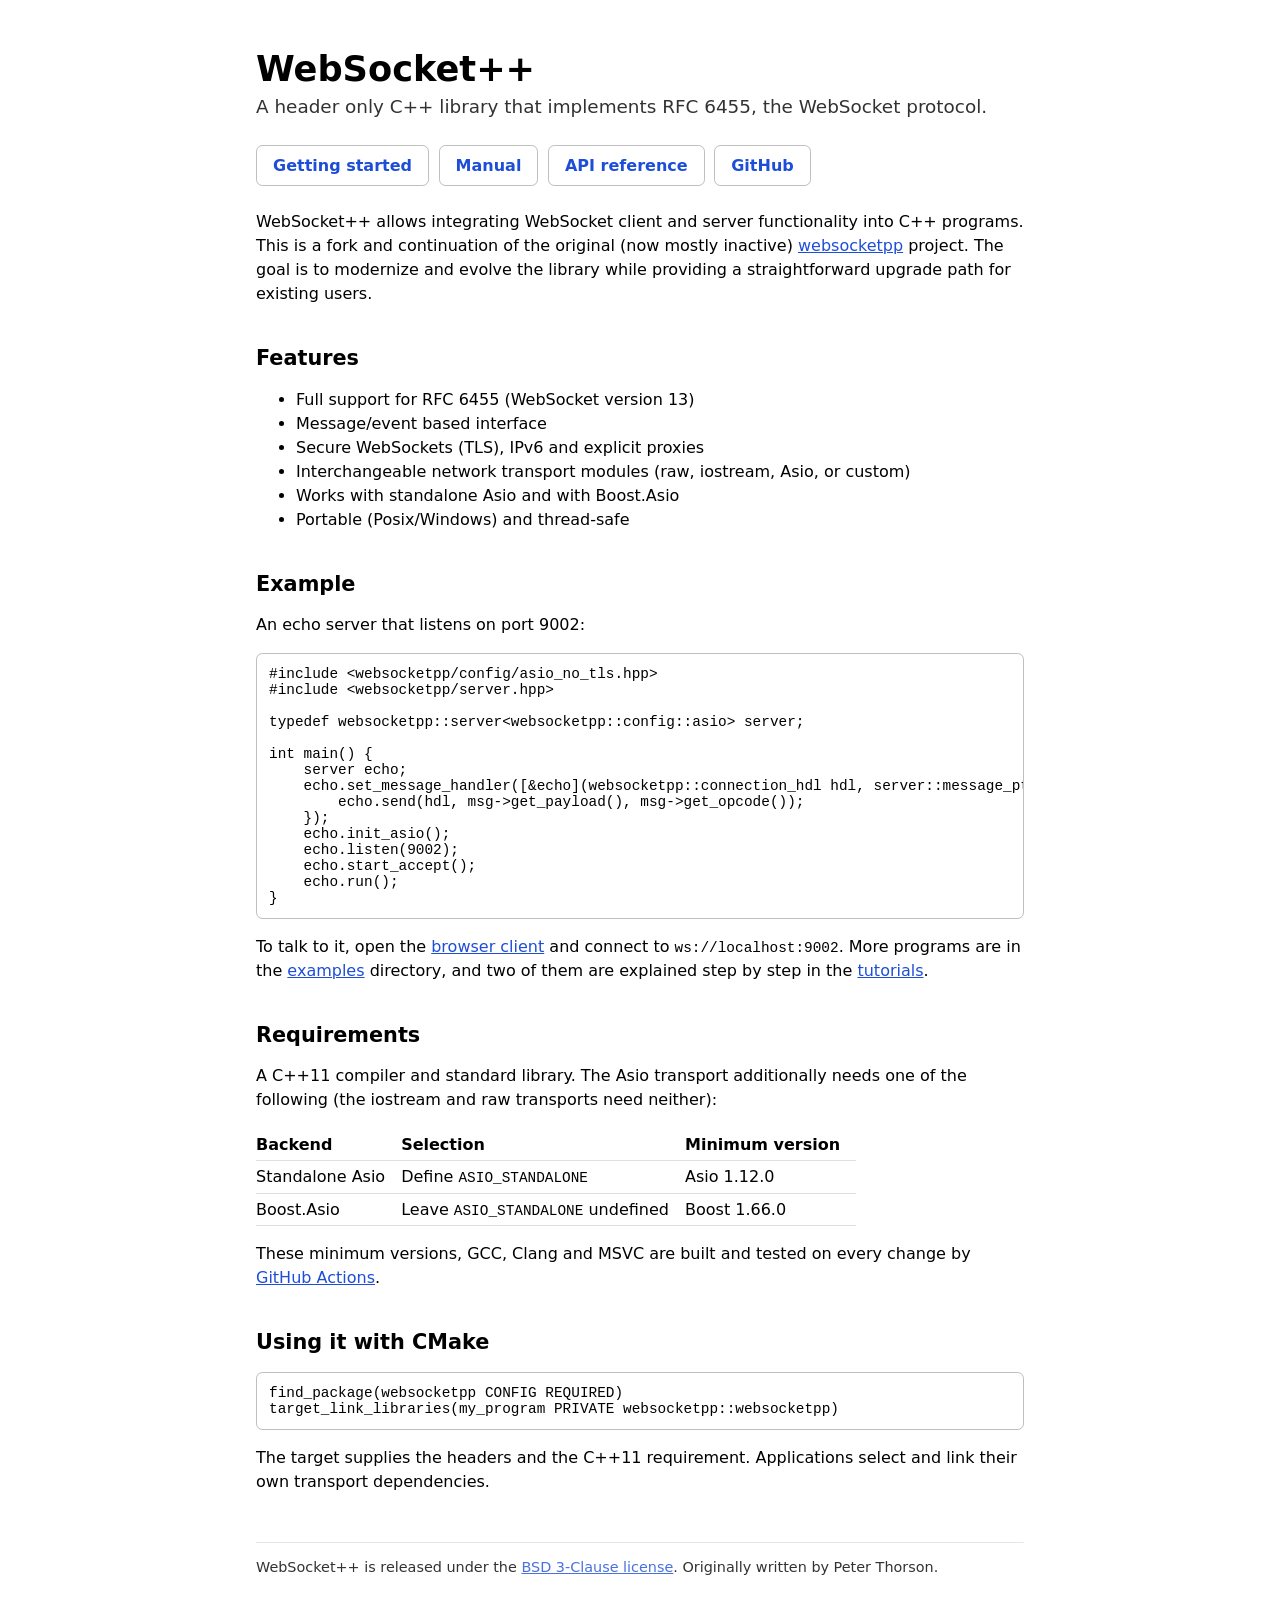
==== website/index.html @ e9a913c5 "Add GitHub Pages website and documentation website/build.sh assembles the site: a landing page, the " ====
<!doctype html>
<html lang="en">
<head>
  <meta charset="utf-8">
  <meta name="viewport" content="width=device-width, initial-scale=1">
  <title>WebSocket++ – C++ WebSocket client/server library</title>
  <meta name="description" content="WebSocket++ is a header only C++11 library that implements RFC 6455, the WebSocket protocol, for clients and servers.">
  <style>
    :root { color-scheme: light dark; font-family: system-ui, sans-serif; }
    body { max-width: 48rem; margin: 3rem auto; padding: 0 1rem; }
    h1 { font-size: 2.2rem; margin-bottom: .25rem; }
    h2 { font-size: 1.3rem; margin-top: 2.5rem; }
    p, li { line-height: 1.5; }
    a { color: light-dark(#1d4ed8, #93c5fd); }
    .tagline { font-size: 1.15rem; margin-top: 0; opacity: .8; }
    nav { display: flex; flex-wrap: wrap; gap: .6rem; margin: 1.5rem 0; }
    nav a { padding: .65rem 1rem; border: 1px solid #8888; border-radius: .4rem; text-decoration: none; font-weight: 600; }
    nav a:hover { background: #8882; }
    pre { padding: .75rem; border: 1px solid #8888; border-radius: .4rem; overflow: auto; }
    pre, code { font: .9rem ui-monospace, monospace; }
    table { border-collapse: collapse; }
    th, td { text-align: left; padding: .4rem 1rem .4rem 0; border-bottom: 1px solid #8884; }
    footer { margin-top: 3rem; padding-top: 1rem; border-top: 1px solid #8884; font-size: .9rem; opacity: .8; }
  </style>
</head>
<body>
  <h1>WebSocket++</h1>
  <p class="tagline">A header only C++ library that implements RFC 6455, the WebSocket protocol.</p>

  <nav>
    <a href="docs/getting_started.html">Getting started</a>
    <a href="docs/index.html">Manual</a>
    <a href="docs/annotated.html">API reference</a>
    <a href="https://github.com/GreenLightning/websocketpp2">GitHub</a>
  </nav>

  <p>WebSocket++ allows integrating WebSocket client and server functionality
    into C++ programs. This is a fork and continuation of the original (now
    mostly inactive) <a href="https://github.com/zaphoyd/websocketpp">websocketpp</a>
    project. The goal is to modernize and evolve the library while providing a
    straightforward upgrade path for existing users.</p>

  <h2>Features</h2>
  <ul>
    <li>Full support for RFC 6455 (WebSocket version 13)</li>
    <li>Message/event based interface</li>
    <li>Secure WebSockets (TLS), IPv6 and explicit proxies</li>
    <li>Interchangeable network transport modules (raw, iostream, Asio, or custom)</li>
    <li>Works with standalone Asio and with Boost.Asio</li>
    <li>Portable (Posix/Windows) and thread-safe</li>
  </ul>

  <h2>Example</h2>
  <p>An echo server that listens on port 9002:</p>
<pre><code>#include &lt;websocketpp/config/asio_no_tls.hpp&gt;
#include &lt;websocketpp/server.hpp&gt;

typedef websocketpp::server&lt;websocketpp::config::asio&gt; server;

int main() {
    server echo;
    echo.set_message_handler([&amp;echo](websocketpp::connection_hdl hdl, server::message_ptr msg) {
        echo.send(hdl, msg-&gt;get_payload(), msg-&gt;get_opcode());
    });
    echo.init_asio();
    echo.listen(9002);
    echo.start_accept();
    echo.run();
}</code></pre>
  <p>To talk to it, open the <a href="browser_client/">browser client</a> and
    connect to <code>ws://localhost:9002</code>. More programs are in the
    <a href="https://github.com/GreenLightning/websocketpp2/tree/master/examples">examples</a>
    directory, and two of them are explained step by step in the
    <a href="docs/tutorials.html">tutorials</a>.</p>

  <h2>Requirements</h2>
  <p>A C++11 compiler and standard library. The Asio transport additionally
    needs one of the following (the iostream and raw transports need neither):</p>
  <table>
    <tr><th>Backend</th><th>Selection</th><th>Minimum version</th></tr>
    <tr><td>Standalone Asio</td><td>Define <code>ASIO_STANDALONE</code></td><td>Asio 1.12.0</td></tr>
    <tr><td>Boost.Asio</td><td>Leave <code>ASIO_STANDALONE</code> undefined</td><td>Boost 1.66.0</td></tr>
  </table>
  <p>These minimum versions, GCC, Clang and MSVC are built and tested on every
    change by <a href="https://github.com/GreenLightning/websocketpp2/actions/workflows/ci.yml">GitHub Actions</a>.</p>

  <h2>Using it with CMake</h2>
<pre><code>find_package(websocketpp CONFIG REQUIRED)
target_link_libraries(my_program PRIVATE websocketpp::websocketpp)</code></pre>
  <p>The target supplies the headers and the C++11 requirement. Applications
    select and link their own transport dependencies.</p>

  <footer>
    WebSocket++ is released under the
    <a href="https://github.com/GreenLightning/websocketpp2/blob/master/LICENSE.txt">BSD 3-Clause license</a>.
    Originally written by Peter Thorson.
  </footer>
</body>
</html>
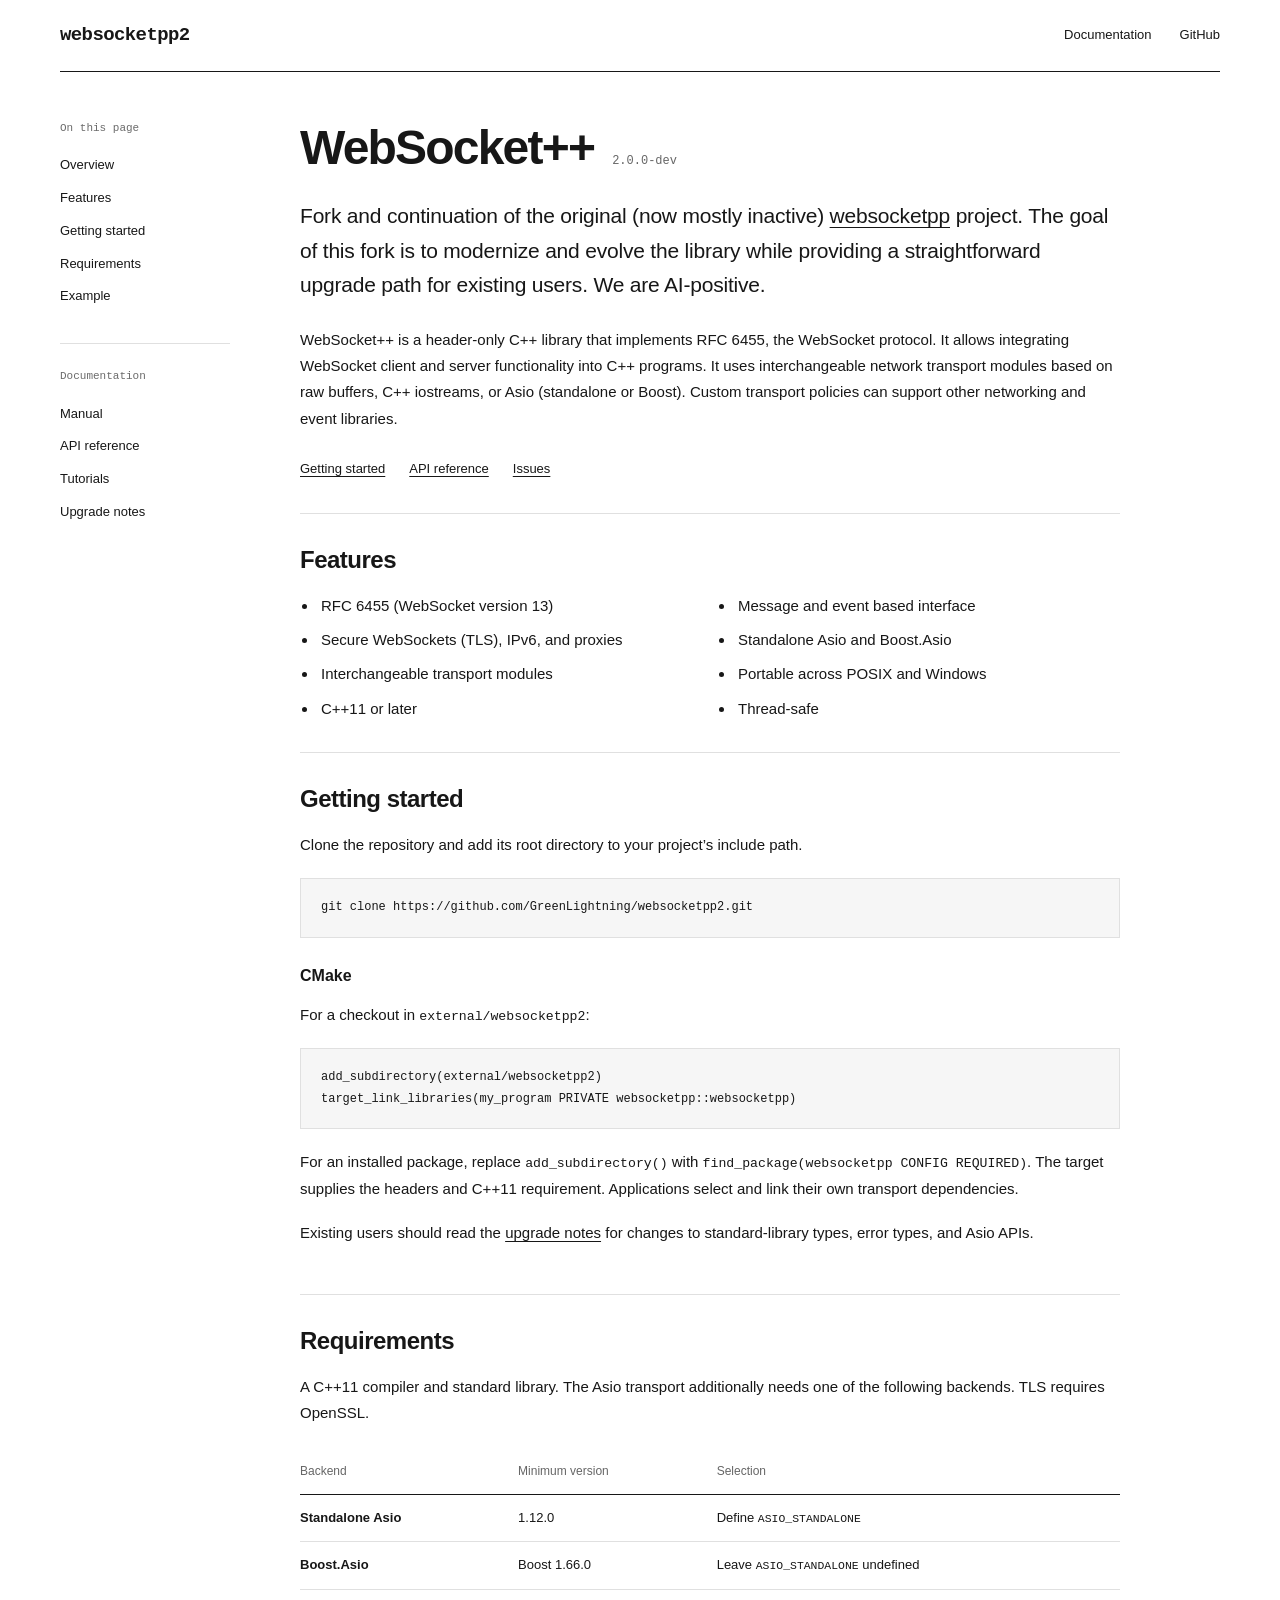
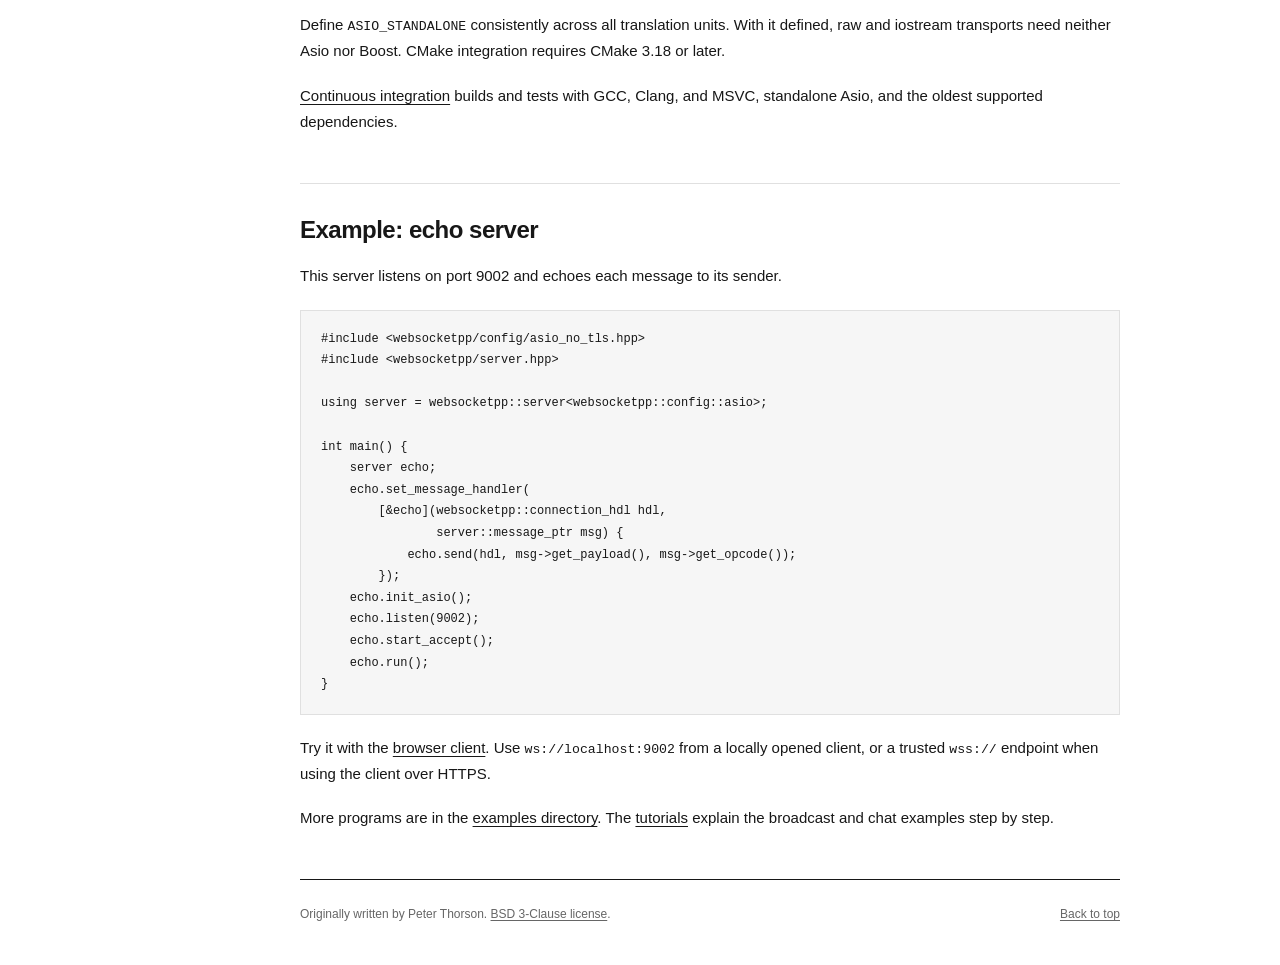
==== commit c4cb2c59: "Brand the fork website with a monochrome documentation layout" ====
--- a/website/index.html
+++ b/website/index.html
@@ -1,99 +1,147 @@
 <!doctype html>
+<!-- Copyright (c) 2026, Green Lightning
+SPDX-License-Identifier: BSD-3-Clause
+See LICENSE.txt for the full license text. -->
 <html lang="en">
 <head>
   <meta charset="utf-8">
   <meta name="viewport" content="width=device-width, initial-scale=1">
-  <title>WebSocket++ – C++ WebSocket client/server library</title>
-  <meta name="description" content="WebSocket++ is a header only C++11 library that implements RFC 6455, the WebSocket protocol, for clients and servers.">
-  <style>
-    :root { color-scheme: light dark; font-family: system-ui, sans-serif; }
-    body { max-width: 48rem; margin: 3rem auto; padding: 0 1rem; }
-    h1 { font-size: 2.2rem; margin-bottom: .25rem; }
-    h2 { font-size: 1.3rem; margin-top: 2.5rem; }
-    p, li { line-height: 1.5; }
-    a { color: light-dark(#1d4ed8, #93c5fd); }
-    .tagline { font-size: 1.15rem; margin-top: 0; opacity: .8; }
-    nav { display: flex; flex-wrap: wrap; gap: .6rem; margin: 1.5rem 0; }
-    nav a { padding: .65rem 1rem; border: 1px solid #8888; border-radius: .4rem; text-decoration: none; font-weight: 600; }
-    nav a:hover { background: #8882; }
-    pre { padding: .75rem; border: 1px solid #8888; border-radius: .4rem; overflow: auto; }
-    pre, code { font: .9rem ui-monospace, monospace; }
-    table { border-collapse: collapse; }
-    th, td { text-align: left; padding: .4rem 1rem .4rem 0; border-bottom: 1px solid #8884; }
-    footer { margin-top: 3rem; padding-top: 1rem; border-top: 1px solid #8884; font-size: .9rem; opacity: .8; }
-  </style>
+  <meta name="theme-color" content="#ffffff">
+  <title>websocketpp2 — WebSocket++ 2.0.0-dev</title>
+  <meta name="description" content="A fork and continuation of the original websocketpp project, modernizing the library while providing a straightforward upgrade path for existing users. We are AI-positive.">
+  <link rel="icon" href="mark.svg" type="image/svg+xml">
+  <link rel="stylesheet" href="style.css">
 </head>
 <body>
-  <h1>WebSocket++</h1>
-  <p class="tagline">A header only C++ library that implements RFC 6455, the WebSocket protocol.</p>
+  <a class="skip-link" href="#main">Skip to content</a>
+  <header class="site-header">
+    <a class="wordmark" href="./">websocketpp2</a>
+    <nav aria-label="Main navigation">
+      <a href="docs/index.html">Documentation</a>
+      <a href="https://github.com/GreenLightning/websocketpp2">GitHub</a>
+    </nav>
+  </header>
 
-  <nav>
-    <a href="docs/getting_started.html">Getting started</a>
-    <a href="docs/index.html">Manual</a>
-    <a href="docs/annotated.html">API reference</a>
-    <a href="https://github.com/GreenLightning/websocketpp2">GitHub</a>
-  </nav>
+  <div class="page">
+    <aside class="sidebar">
+      <nav aria-label="On this page">
+        <p class="nav-label">On this page</p>
+        <a href="#overview">Overview</a>
+        <a href="#features">Features</a>
+        <a href="#getting-started">Getting started</a>
+        <a href="#requirements">Requirements</a>
+        <a href="#example">Example</a>
+      </nav>
+      <nav class="reference-nav" aria-label="Documentation links">
+        <p class="nav-label">Documentation</p>
+        <a href="docs/index.html">Manual</a>
+        <a href="docs/annotated.html">API reference</a>
+        <a href="docs/tutorials.html">Tutorials</a>
+        <a href="https://github.com/GreenLightning/websocketpp2#requirements-and-upgrading">Upgrade notes</a>
+      </nav>
+    </aside>
 
-  <p>WebSocket++ allows integrating WebSocket client and server functionality
-    into C++ programs. This is a fork and continuation of the original (now
-    mostly inactive) <a href="https://github.com/zaphoyd/websocketpp">websocketpp</a>
-    project. The goal is to modernize and evolve the library while providing a
-    straightforward upgrade path for existing users.</p>
+    <main id="main">
+      <section id="overview" class="overview" aria-labelledby="title">
+        <div class="title-row"><h1 id="title">WebSocket++</h1><span class="version">2.0.0-dev</span></div>
+        <p class="intro">Fork and continuation of the original (now mostly inactive)
+          <a href="https://github.com/zaphoyd/websocketpp">websocketpp</a> project. The goal of
+          this fork is to modernize and evolve the library while providing a
+          straightforward upgrade path for existing users. We are AI-positive.</p>
+        <p>WebSocket++ is a header-only C++ library that implements RFC 6455, the WebSocket
+          protocol. It allows integrating WebSocket client and server functionality into
+          C++ programs. It uses interchangeable network transport modules based on raw
+          buffers, C++ iostreams, or Asio (standalone or Boost). Custom transport policies
+          can support other networking and event libraries.</p>
+        <div class="project-links">
+          <a href="docs/getting_started.html">Getting started</a>
+          <a href="docs/annotated.html">API reference</a>
+          <a href="https://github.com/GreenLightning/websocketpp2/issues">Issues</a>
+        </div>
+      </section>
 
-  <h2>Features</h2>
-  <ul>
-    <li>Full support for RFC 6455 (WebSocket version 13)</li>
-    <li>Message/event based interface</li>
-    <li>Secure WebSockets (TLS), IPv6 and explicit proxies</li>
-    <li>Interchangeable network transport modules (raw, iostream, Asio, or custom)</li>
-    <li>Works with standalone Asio and with Boost.Asio</li>
-    <li>Portable (Posix/Windows) and thread-safe</li>
-  </ul>
+      <section id="features" aria-labelledby="features-title">
+        <h2 id="features-title">Features</h2>
+        <ul class="feature-list">
+          <li>RFC 6455 (WebSocket version 13)</li>
+          <li>Message and event based interface</li>
+          <li>Secure WebSockets (TLS), IPv6, and proxies</li>
+          <li>Standalone Asio and Boost.Asio</li>
+          <li>Interchangeable transport modules</li>
+          <li>Portable across POSIX and Windows</li>
+          <li>C++11 or later</li>
+          <li>Thread-safe</li>
+        </ul>
+      </section>
 
-  <h2>Example</h2>
-  <p>An echo server that listens on port 9002:</p>
-<pre><code>#include &lt;websocketpp/config/asio_no_tls.hpp&gt;
+      <section id="getting-started" aria-labelledby="getting-started-title">
+        <h2 id="getting-started-title">Getting started</h2>
+        <p>Clone the repository and add its root directory to your project’s include path.</p>
+        <pre tabindex="0" aria-label="Clone command"><code>git clone https://github.com/GreenLightning/websocketpp2.git</code></pre>
+        <h3>CMake</h3>
+        <p>For a checkout in <code>external/websocketpp2</code>:</p>
+        <pre tabindex="0" aria-label="CMake source tree setup"><code>add_subdirectory(external/websocketpp2)
+target_link_libraries(my_program PRIVATE websocketpp::websocketpp)</code></pre>
+        <p>For an installed package, replace <code>add_subdirectory()</code> with
+          <code>find_package(websocketpp CONFIG REQUIRED)</code>. The target supplies the headers
+          and C++11 requirement. Applications select and link their own transport dependencies.</p>
+        <p>Existing users should read the <a href="https://github.com/GreenLightning/websocketpp2#requirements-and-upgrading">upgrade notes</a>
+          for changes to standard-library types, error types, and Asio APIs.</p>
+      </section>
+
+      <section id="requirements" aria-labelledby="requirements-title">
+        <h2 id="requirements-title">Requirements</h2>
+        <p>A C++11 compiler and standard library. The Asio transport additionally needs
+          one of the following backends. TLS requires OpenSSL.</p>
+        <div class="table-scroll" tabindex="0" role="region" aria-label="Asio transport requirements">
+          <table>
+            <thead><tr><th scope="col">Backend</th><th scope="col">Minimum version</th><th scope="col">Selection</th></tr></thead>
+            <tbody>
+              <tr><th scope="row">Standalone Asio</th><td>1.12.0</td><td>Define <code>ASIO_STANDALONE</code></td></tr>
+              <tr><th scope="row">Boost.Asio</th><td>Boost 1.66.0</td><td>Leave <code>ASIO_STANDALONE</code> undefined</td></tr>
+            </tbody>
+          </table>
+        </div>
+        <p>Define <code>ASIO_STANDALONE</code> consistently across all translation units.
+          With it defined, raw and iostream transports need neither Asio nor Boost.
+          CMake integration requires CMake 3.18 or later.</p>
+        <p><a href="https://github.com/GreenLightning/websocketpp2/actions/workflows/ci.yml">Continuous integration</a>
+          builds and tests with GCC, Clang, and MSVC, standalone Asio, and the oldest supported dependencies.</p>
+      </section>
+
+      <section id="example" aria-labelledby="example-title">
+        <h2 id="example-title">Example: echo server</h2>
+        <p>This server listens on port 9002 and echoes each message to its sender.</p>
+        <pre tabindex="0" aria-label="C++ echo server example"><code>#include &lt;websocketpp/config/asio_no_tls.hpp&gt;
 #include &lt;websocketpp/server.hpp&gt;
 
-typedef websocketpp::server&lt;websocketpp::config::asio&gt; server;
+using server = websocketpp::server&lt;websocketpp::config::asio&gt;;
 
 int main() {
     server echo;
-    echo.set_message_handler([&amp;echo](websocketpp::connection_hdl hdl, server::message_ptr msg) {
-        echo.send(hdl, msg-&gt;get_payload(), msg-&gt;get_opcode());
-    });
+    echo.set_message_handler(
+        [&amp;echo](websocketpp::connection_hdl hdl,
+                server::message_ptr msg) {
+            echo.send(hdl, msg-&gt;get_payload(), msg-&gt;get_opcode());
+        });
     echo.init_asio();
     echo.listen(9002);
     echo.start_accept();
     echo.run();
 }</code></pre>
-  <p>To talk to it, open the <a href="browser_client/">browser client</a> and
-    connect to <code>ws://localhost:9002</code>. More programs are in the
-    <a href="https://github.com/GreenLightning/websocketpp2/tree/master/examples">examples</a>
-    directory, and two of them are explained step by step in the
-    <a href="docs/tutorials.html">tutorials</a>.</p>
+        <p>Try it with the <a href="browser_client/">browser client</a>. Use
+          <code>ws://localhost:9002</code> from a locally opened client, or a trusted
+          <code>wss://</code> endpoint when using the client over HTTPS.</p>
+        <p>More programs are in the <a href="https://github.com/GreenLightning/websocketpp2/tree/master/examples">examples directory</a>.
+          The <a href="docs/tutorials.html">tutorials</a> explain the broadcast and chat examples step by step.</p>
+      </section>
 
-  <h2>Requirements</h2>
-  <p>A C++11 compiler and standard library. The Asio transport additionally
-    needs one of the following (the iostream and raw transports need neither):</p>
-  <table>
-    <tr><th>Backend</th><th>Selection</th><th>Minimum version</th></tr>
-    <tr><td>Standalone Asio</td><td>Define <code>ASIO_STANDALONE</code></td><td>Asio 1.12.0</td></tr>
-    <tr><td>Boost.Asio</td><td>Leave <code>ASIO_STANDALONE</code> undefined</td><td>Boost 1.66.0</td></tr>
-  </table>
-  <p>These minimum versions, GCC, Clang and MSVC are built and tested on every
-    change by <a href="https://github.com/GreenLightning/websocketpp2/actions/workflows/ci.yml">GitHub Actions</a>.</p>
-
-  <h2>Using it with CMake</h2>
-<pre><code>find_package(websocketpp CONFIG REQUIRED)
-target_link_libraries(my_program PRIVATE websocketpp::websocketpp)</code></pre>
-  <p>The target supplies the headers and the C++11 requirement. Applications
-    select and link their own transport dependencies.</p>
-
-  <footer>
-    WebSocket++ is released under the
-    <a href="https://github.com/GreenLightning/websocketpp2/blob/master/LICENSE.txt">BSD 3-Clause license</a>.
-    Originally written by Peter Thorson.
-  </footer>
+      <footer class="site-footer">
+        <p>Originally written by Peter Thorson.
+          <a href="https://github.com/GreenLightning/websocketpp2/blob/master/LICENSE.txt">BSD 3-Clause license</a>.</p>
+        <a href="#overview">Back to top</a>
+      </footer>
+    </main>
+  </div>
 </body>
 </html>
--- a/website/style.css
+++ b/website/style.css
@@ -0,0 +1,76 @@
+/* Copyright (c) 2026, Green Lightning
+ * SPDX-License-Identifier: BSD-3-Clause
+ * See LICENSE.txt for the full license text.
+ */
+:root {
+  color-scheme: light;
+  color: #171717;
+  background: #fff;
+  font-family: -apple-system, BlinkMacSystemFont, "Segoe UI", sans-serif;
+  font-synthesis: none;
+  --mono: ui-monospace, SFMono-Regular, Consolas, monospace;
+  --line: #e0e0e0;
+}
+* { box-sizing: border-box; }
+body { margin: 0; font-size: 15px; line-height: 1.75; }
+a { color: inherit; text-underline-offset: .2em; text-decoration-thickness: 1px; }
+a:hover { text-decoration-thickness: 2px; }
+a:focus-visible, [tabindex]:focus-visible { outline: 2px solid #171717; outline-offset: 5px; }
+.skip-link { position: absolute; top: -100px; left: 24px; padding: 10px 16px; background: #fff; z-index: 1; }
+.skip-link:focus { top: 10px; }
+.site-header { max-width: 1160px; margin-inline: auto; padding: 24px 0; display: flex; align-items: center; justify-content: space-between; gap: 24px; border-bottom: 1px solid #171717; }
+.wordmark { font: 600 19px var(--mono); letter-spacing: -.6px; text-decoration: none; }
+.site-header nav { display: flex; gap: 28px; font-size: 13px; }
+.site-header nav a { text-decoration: none; }
+.site-header nav a:hover { text-decoration: underline; }
+.page { max-width: 1160px; margin-inline: auto; display: grid; grid-template-columns: 170px minmax(0, 820px); gap: 70px; padding-top: 48px; }
+.sidebar { position: sticky; top: 32px; align-self: start; font-size: 13px; }
+.nav-label { margin: 0 0 12px; color: #6b6b6b; font: 11px/1.6 var(--mono); }
+.sidebar a { display: block; width: fit-content; padding-block: 5px; text-decoration: none; }
+.sidebar a:hover { text-decoration: underline; }
+.reference-nav { margin-top: 30px; padding-top: 24px; border-top: 1px solid var(--line); }
+main { min-width: 0; }
+section { padding-block: 30px; border-top: 1px solid var(--line); scroll-margin-top: 24px; }
+.overview { padding-top: 0; border-top: 0; padding-bottom: 32px; }
+.title-row { display: flex; align-items: baseline; flex-wrap: wrap; gap: 18px; margin-bottom: 24px; }
+h1 { margin: 0; font-size: 48px; line-height: 1.15; font-weight: 650; letter-spacing: -1.8px; }
+.version { font: 12px var(--mono); color: #666; white-space: nowrap; }
+p { margin: 0 0 18px; }
+.intro { font-size: 21px; line-height: 1.65; margin-bottom: 24px; letter-spacing: -.2px; }
+.project-links { display: flex; flex-wrap: wrap; gap: 24px; font-size: 13px; padding-top: 8px; }
+h2 { margin: 0 0 18px; font-size: 24px; line-height: 1.3; font-weight: 600; letter-spacing: -.5px; }
+h3 { margin: 24px 0 12px; font-size: 16px; font-weight: 600; }
+.feature-list { display: grid; grid-template-columns: repeat(2, minmax(0, 1fr)); gap: 8px 32px; padding-left: 18px; margin: 0; }
+.feature-list li { padding-left: 3px; }
+pre { margin: 20px 0; padding: 18px 20px; background: #f6f6f6; border: 1px solid var(--line); overflow: auto; font: 12px/1.8 var(--mono); tab-size: 4; }
+code { font: .88em var(--mono); overflow-wrap: anywhere; }
+pre code { font: inherit; }
+.table-scroll { max-width: 100%; overflow: auto; margin-block: 22px; }
+table { width: 100%; min-width: 580px; border-collapse: collapse; text-align: left; font-size: 13px; }
+th, td { padding: 12px 18px 12px 0; border-bottom: 1px solid var(--line); }
+th { font-weight: 600; }
+thead th { color: #666; font-size: 12px; font-weight: 400; border-bottom-color: #171717; }
+.site-footer { display: flex; justify-content: space-between; flex-wrap: wrap; gap: 10px 24px; border-top: 1px solid #171717; padding-block: 24px 40px; color: #666; font-size: 12px; }
+.site-footer p { margin: 0; }
+@media (max-width: 1240px) {
+  .site-header, .page { margin-inline: 40px; }
+  .page { gap: 48px; grid-template-columns: 150px minmax(0, 1fr); }
+}
+@media (max-width: 850px) {
+  .site-header, .page { margin-inline: 28px; }
+  .page { grid-template-columns: minmax(0, 1fr); padding-top: 36px; }
+  .sidebar { display: none; }
+  h1 { font-size: 42px; }
+}
+@media (max-width: 520px) {
+  .site-header, .page { margin-inline: 20px; }
+  .site-header { flex-wrap: wrap; gap: 16px; padding-block: 20px; }
+  .site-header nav { gap: 20px; font-size: 12px; }
+  .wordmark { font-size: 17px; }
+  .title-row { gap: 12px; margin-bottom: 22px; }
+  h1 { font-size: 38px; }
+  .intro { font-size: 19px; }
+  .feature-list { grid-template-columns: 1fr; }
+  .project-links { gap: 20px; }
+  pre { padding: 14px; font-size: 11px; }
+}
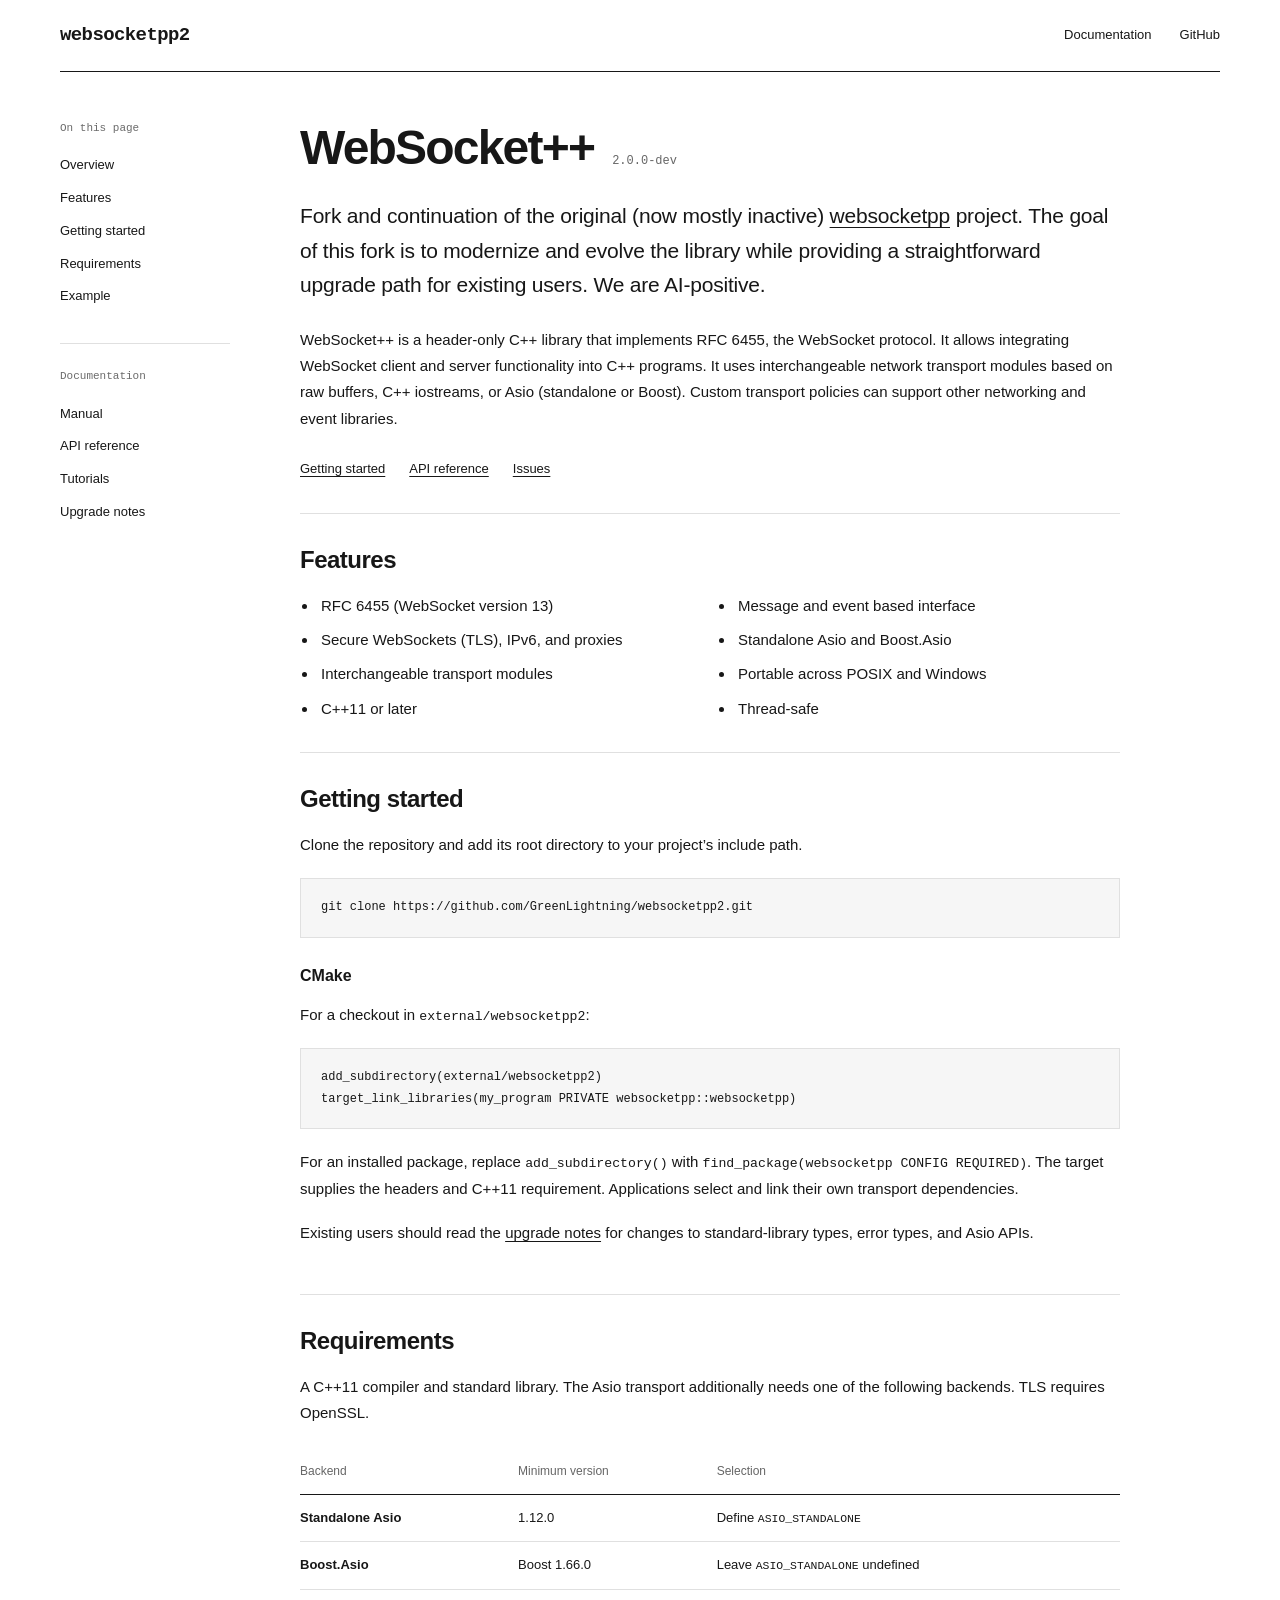
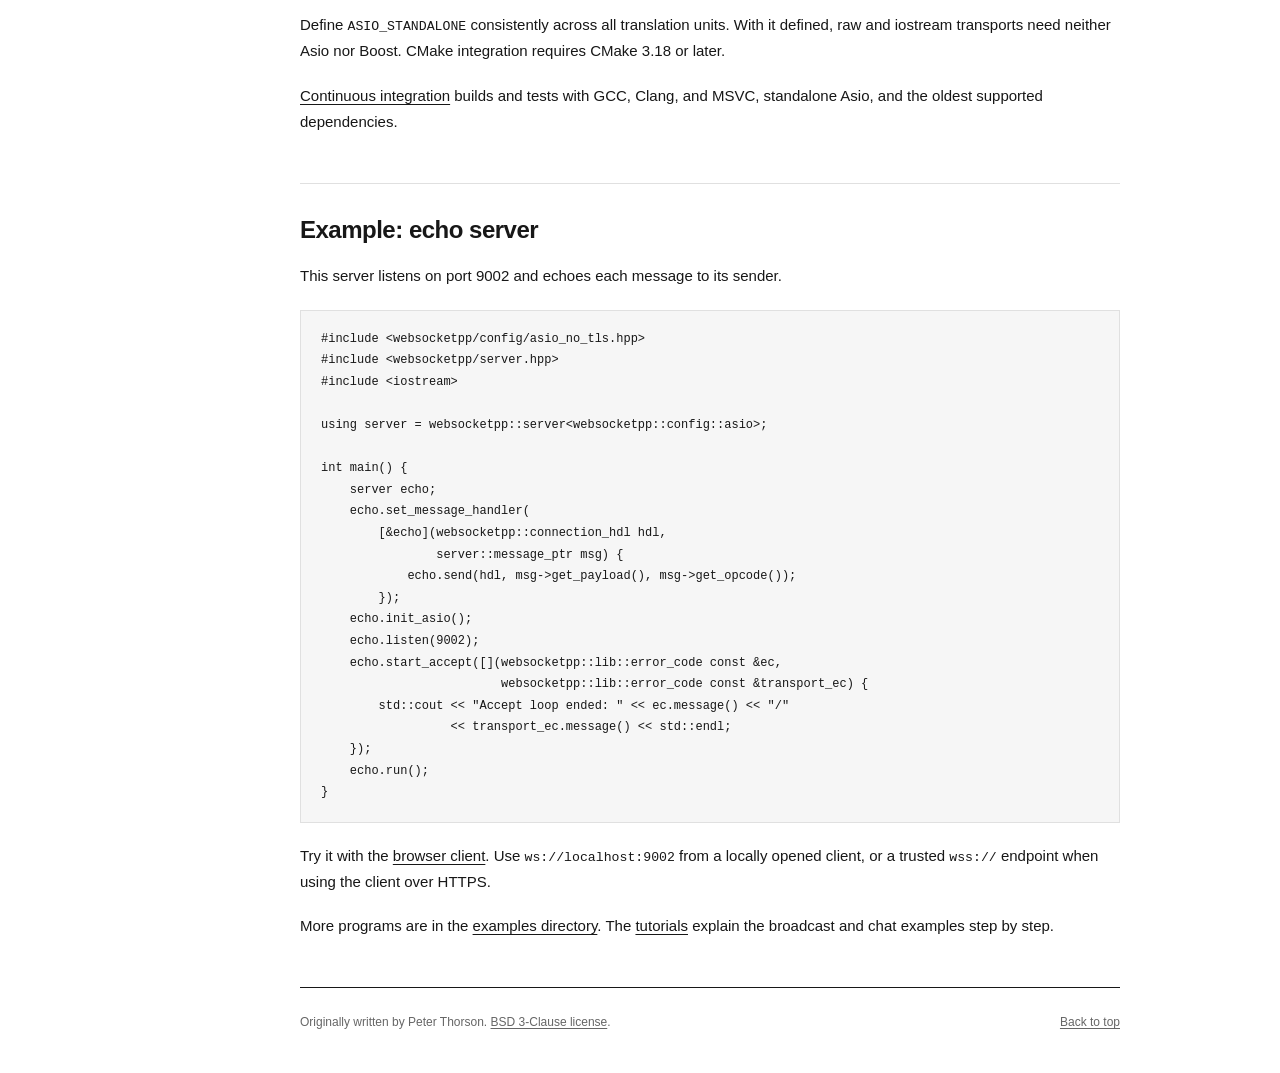
==== commit 6b61a271: "Remove legacy compatibility APIs and deprecate Asio aliases" ====
--- a/website/index.html
+++ b/website/index.html
@@ -114,6 +114,7 @@
         <p>This server listens on port 9002 and echoes each message to its sender.</p>
         <pre tabindex="0" aria-label="C++ echo server example"><code>#include &lt;websocketpp/config/asio_no_tls.hpp&gt;
 #include &lt;websocketpp/server.hpp&gt;
+#include &lt;iostream&gt;
 
 using server = websocketpp::server&lt;websocketpp::config::asio&gt;;
 
@@ -126,7 +127,11 @@
         });
     echo.init_asio();
     echo.listen(9002);
-    echo.start_accept();
+    echo.start_accept([](websocketpp::lib::error_code const &amp;ec,
+                         websocketpp::lib::error_code const &amp;transport_ec) {
+        std::cout &lt;&lt; "Accept loop ended: " &lt;&lt; ec.message() &lt;&lt; "/"
+                  &lt;&lt; transport_ec.message() &lt;&lt; std::endl;
+    });
     echo.run();
 }</code></pre>
         <p>Try it with the <a href="browser_client/">browser client</a>. Use
